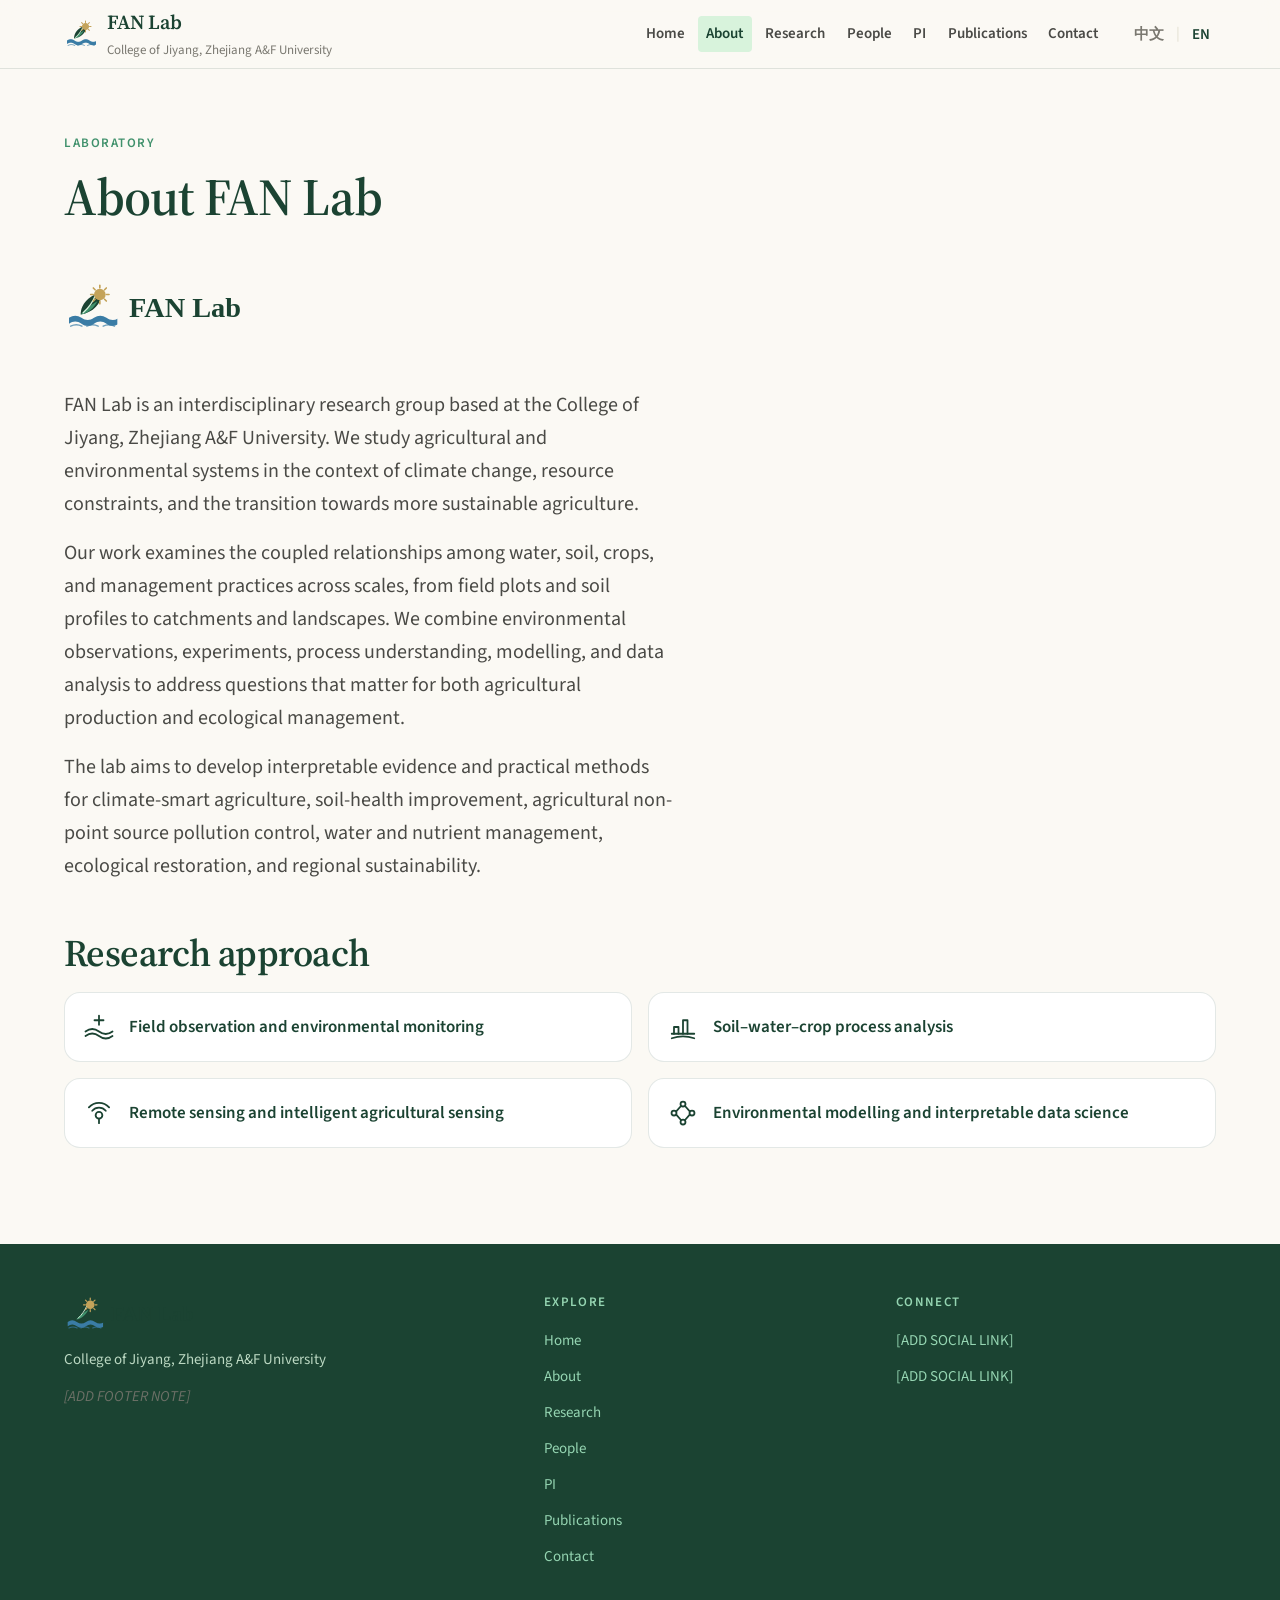
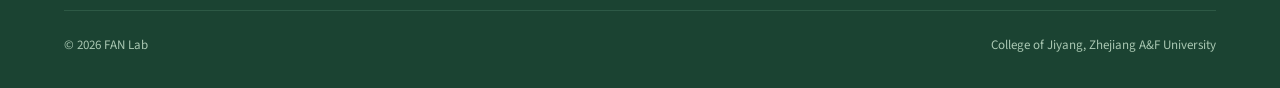
==== about.html @ 01610fb7 "Initial FAN Lab website for GitHub Pages. Bilingual static site (中文 | EN) for FanLab2025.github.io." ====
<!DOCTYPE html>
<html lang="zh-CN">
<head>
  <meta charset="utf-8" />
  <meta name="viewport" content="width=device-width, initial-scale=1" />
  <meta name="description" content="About FAN Lab at the College of Jiyang, Zhejiang A&F University." />
  <title>About FAN Lab</title>
  <script>
    (function () {
      try {
        var l = localStorage.getItem("lab-lang");
        if (l !== "zh" && l !== "en") {
          var n = (navigator.language || "en").toLowerCase();
          l = n.indexOf("zh") === 0 ? "zh" : "en";
        }
        document.documentElement.lang = l === "zh" ? "zh-CN" : "en";
        document.documentElement.setAttribute("data-lang", l);
      } catch (e) {}
    })();
  </script>
  <link rel="icon" href="assets/images/fan-lab-favicon.svg" type="image/svg+xml" />
  <link rel="preconnect" href="https://fonts.googleapis.com" />
  <link rel="preconnect" href="https://fonts.gstatic.com" crossorigin />
  <link href="https://fonts.googleapis.com/css2?family=Source+Sans+3:ital,wght@0,400;0,600;0,700;1,400&family=Source+Serif+4:opsz,wght@8..60,600;8..60,700&display=swap" rel="stylesheet" />
  <link rel="stylesheet" href="css/styles.css" />
</head>
<body>
  <a class="skip-link" href="#main" data-i18n="skipToContent">Skip to content</a>
  <header class="site-header" id="site-header" role="banner"></header>
  <main id="main" class="main">
    <div class="container">
      <header class="page-intro">
        <span class="section__eyebrow" data-i18n="aboutPage.eyebrow">Laboratory</span>
        <h1 id="about-title">About FAN Lab</h1>
      </header>
      <div id="about-root" aria-live="polite">
        <p class="status-msg" data-i18n="aboutPage.loading">Loading…</p>
      </div>
    </div>
  </main>
  <footer class="site-footer" id="site-footer" role="contentinfo"></footer>
  <script src="js/main.js"></script>
  <script src="js/render.js"></script>
  <script>
    (function () {
      var aboutData = null;
      function draw() {
        if (!aboutData) return;
        LabRender.renderAbout(aboutData, document.getElementById("about-root"));
      }
      document.addEventListener("DOMContentLoaded", function () {
        LabSite.loadSite()
          .then(function () {
            return LabSite.fetchJSON(LabSite.DATA_BASE + "about.json");
          })
          .then(function (data) {
            aboutData = data;
            draw();
          })
          .catch(function (err) {
            console.error(err);
            var el = document.getElementById("about-root");
            if (el) {
              el.innerHTML = '<p class="status-msg status-msg--error">' +
                LabSite.escapeHtml(LabSite.t("status.loadFail")) +
                "</p>";
            }
          });
      });
      window.addEventListener("lab-lang-change", draw);
    })();
  </script>
</body>
</html>
---- css/styles.css ----
/* ==========================================================================
   FAN Lab — Academic laboratory stylesheet
   Forest green + cream palette · Source Serif 4 + Source Sans 3
   ========================================================================== */

:root {
  --color-forest: #1B4332;
  --color-forest-mid: #2D6A4F;
  --color-forest-soft: #40916C;
  --color-leaf: #95D5B2;
  --color-leaf-muted: #D8F3DC;
  --color-cream: #FBF9F4;
  --color-cream-deep: #F5F1E8;
  --color-sand: #E8E4D9;
  --color-ink: #1A1A1A;
  --color-ink-muted: #4A4A46;
  --color-ink-faint: #7A7870;
  --color-border: rgba(27, 67, 50, 0.12);
  --color-border-strong: rgba(27, 67, 50, 0.22);
  --color-focus: #2D6A4F;
  --color-white: #FFFFFF;

  --font-serif: "Source Serif 4", "Songti SC", "Noto Serif SC", "Georgia", "Times New Roman", serif;
  --font-sans: "Source Sans 3", "PingFang SC", "Noto Sans SC", "Microsoft YaHei", "Segoe UI", system-ui, -apple-system, sans-serif;

  --fs-xs: clamp(0.75rem, 0.7rem + 0.2vw, 0.8125rem);
  --fs-sm: clamp(0.875rem, 0.82rem + 0.25vw, 0.9375rem);
  --fs-base: clamp(1rem, 0.95rem + 0.25vw, 1.0625rem);
  --fs-md: clamp(1.125rem, 1.05rem + 0.35vw, 1.25rem);
  --fs-lg: clamp(1.375rem, 1.2rem + 0.7vw, 1.75rem);
  --fs-xl: clamp(1.75rem, 1.4rem + 1.2vw, 2.375rem);
  --fs-2xl: clamp(2.25rem, 1.7rem + 2vw, 3.25rem);
  --fs-3xl: clamp(2.75rem, 2rem + 2.8vw, 4rem);

  --space-1: 0.25rem;
  --space-2: 0.5rem;
  --space-3: 0.75rem;
  --space-4: 1rem;
  --space-5: 1.5rem;
  --space-6: 2rem;
  --space-7: 3rem;
  --space-8: 4rem;
  --space-9: 6rem;
  --space-10: 8rem;

  --radius-sm: 4px;
  --radius-md: 8px;
  --radius-lg: 16px;
  --radius-xl: 24px;

  --shadow-sm: 0 1px 2px rgba(27, 67, 50, 0.06);
  --shadow-md: 0 4px 16px rgba(27, 67, 50, 0.08);
  --shadow-lg: 0 12px 40px rgba(27, 67, 50, 0.1);

  --header-h: 4.25rem;
  --max-w: 72rem;
  --max-w-narrow: 42rem;
  --max-w-prose: 38rem;

  --ease: cubic-bezier(0.22, 1, 0.36, 1);
  --duration: 200ms;
}

/* Reset / base ----------------------------------------------------------- */

*,
*::before,
*::after {
  box-sizing: border-box;
}

html {
  scroll-behavior: smooth;
  -webkit-text-size-adjust: 100%;
}

@media (prefers-reduced-motion: reduce) {
  html {
    scroll-behavior: auto;
  }

  *,
  *::before,
  *::after {
    animation-duration: 0.01ms !important;
    animation-iteration-count: 1 !important;
    transition-duration: 0.01ms !important;
  }
}

body {
  margin: 0;
  min-height: 100vh;
  display: flex;
  flex-direction: column;
  font-family: var(--font-sans);
  font-size: var(--fs-base);
  line-height: 1.65;
  color: var(--color-ink);
  background-color: var(--color-cream);
  -webkit-font-smoothing: antialiased;
  -moz-osx-font-smoothing: grayscale;
}

img {
  max-width: 100%;
  height: auto;
  display: block;
}

a {
  color: var(--color-forest-mid);
  text-decoration-thickness: 1px;
  text-underline-offset: 0.18em;
  transition: color var(--duration) var(--ease);
}

a:hover {
  color: var(--color-forest);
}

a:focus-visible,
button:focus-visible,
.nav-toggle:focus-visible {
  outline: 2px solid var(--color-focus);
  outline-offset: 3px;
}

h1, h2, h3, h4 {
  font-family: var(--font-serif);
  font-weight: 600;
  line-height: 1.2;
  color: var(--color-forest);
  margin: 0 0 var(--space-4);
}

h1 { font-size: var(--fs-2xl); letter-spacing: -0.02em; }
h2 { font-size: var(--fs-xl); letter-spacing: -0.015em; }
h3 { font-size: var(--fs-lg); }
h4 { font-size: var(--fs-md); }

p {
  margin: 0 0 var(--space-4);
}

p:last-child {
  margin-bottom: 0;
}

ul, ol {
  margin: 0 0 var(--space-4);
  padding-left: 1.25rem;
}

/* Skip link -------------------------------------------------------------- */

.skip-link {
  position: absolute;
  top: -100%;
  left: var(--space-4);
  z-index: 1000;
  padding: var(--space-3) var(--space-5);
  background: var(--color-forest);
  color: var(--color-cream);
  font-weight: 600;
  text-decoration: none;
  border-radius: var(--radius-sm);
}

.skip-link:focus {
  top: var(--space-4);
}

/* Layout ----------------------------------------------------------------- */

.container {
  width: min(100% - 2rem, var(--max-w));
  margin-inline: auto;
}

.container--narrow {
  width: min(100% - 2rem, var(--max-w-narrow));
}

.main {
  flex: 1;
  padding-block: var(--space-8) var(--space-9);
}

.section {
  margin-bottom: var(--space-9);
}

.section:last-child {
  margin-bottom: 0;
}

.section__header {
  margin-bottom: var(--space-6);
  max-width: var(--max-w-prose);
}

.section__eyebrow {
  display: block;
  font-family: var(--font-sans);
  font-size: var(--fs-xs);
  font-weight: 600;
  letter-spacing: 0.12em;
  text-transform: uppercase;
  color: var(--color-forest-soft);
  margin-bottom: var(--space-3);
}

.section__lede {
  color: var(--color-ink-muted);
  font-size: var(--fs-md);
  margin-top: var(--space-3);
}

/* Header / nav ----------------------------------------------------------- */

.site-header {
  position: sticky;
  top: 0;
  z-index: 100;
  background: rgba(251, 249, 244, 0.92);
  backdrop-filter: blur(12px);
  -webkit-backdrop-filter: blur(12px);
  border-bottom: 1px solid var(--color-border);
}

.site-header__inner {
  display: flex;
  align-items: center;
  justify-content: space-between;
  gap: var(--space-5);
  min-height: var(--header-h);
}

.brand {
  display: flex;
  flex-direction: row;
  align-items: center;
  gap: 0.7rem;
  text-decoration: none;
  color: inherit;
  min-width: 0;
}

.brand__logo {
  height: 2rem; /* ~32px — compact mark for navbar */
  width: 2rem;
  display: block;
  flex-shrink: 0;
  object-fit: contain;
}

.brand__text {
  display: flex;
  flex-direction: column;
  gap: 0.08rem;
  min-width: 0;
}

.brand:hover {
  color: inherit;
}

.brand__lab {
  font-family: var(--font-serif);
  font-size: var(--fs-md);
  font-weight: 600;
  color: var(--color-forest);
  letter-spacing: -0.01em;
  white-space: nowrap;
  overflow: hidden;
  text-overflow: ellipsis;
}

.brand__inst {
  font-size: var(--fs-xs);
  color: var(--color-ink-faint);
  white-space: nowrap;
  overflow: hidden;
  text-overflow: ellipsis;
}

.nav-toggle {
  display: none;
  align-items: center;
  justify-content: center;
  width: 2.75rem;
  height: 2.75rem;
  border: 1px solid var(--color-border-strong);
  border-radius: var(--radius-md);
  background: var(--color-white);
  cursor: pointer;
  color: var(--color-forest);
}

.nav-toggle__icon {
  display: block;
  width: 1.125rem;
  height: 2px;
  background: currentColor;
  position: relative;
  box-shadow: 0 -6px 0 currentColor, 0 6px 0 currentColor;
}

.site-nav ul {
  display: flex;
  align-items: center;
  gap: var(--space-1);
  list-style: none;
  margin: 0;
  padding: 0;
}

.site-nav a {
  display: block;
  padding: 0.35rem 0.55rem;
  font-size: var(--fs-sm);
  font-weight: 600;
  color: var(--color-ink-muted);
  text-decoration: none;
  border-radius: var(--radius-sm);
  transition: background var(--duration) var(--ease), color var(--duration) var(--ease);
}

.site-nav a:hover {
  color: var(--color-forest);
  background: var(--color-leaf-muted);
}

.site-nav a[aria-current="page"] {
  color: var(--color-forest);
  background: var(--color-leaf-muted);
}

@media (max-width: 1120px) {
  .nav-toggle {
    display: inline-flex;
  }

  .site-nav {
    position: absolute;
    top: 100%;
    left: 0;
    right: 0;
    background: var(--color-cream);
    border-bottom: 1px solid var(--color-border);
    padding: var(--space-3) var(--space-4) var(--space-5);
    display: none;
  }

  .site-nav.is-open {
    display: block;
  }

  .site-nav ul {
    flex-direction: column;
    align-items: stretch;
    gap: var(--space-1);
  }

  .site-nav a {
    padding: var(--space-3) var(--space-4);
  }
}

/* Footer ----------------------------------------------------------------- */

.site-footer {
  background: var(--color-forest);
  color: var(--color-leaf-muted);
  padding-block: var(--space-7) var(--space-6);
  margin-top: auto;
}

.site-footer a {
  color: var(--color-leaf);
}

.site-footer a:hover {
  color: var(--color-cream);
}

.footer__grid {
  display: grid;
  grid-template-columns: 1.4fr 1fr 1fr;
  gap: var(--space-6);
  margin-bottom: var(--space-6);
}

.footer__lab {
  font-family: var(--font-serif);
  font-size: var(--fs-md);
  font-weight: 600;
  color: var(--color-cream);
  margin-bottom: var(--space-2);
}

.footer__inst {
  font-size: var(--fs-sm);
  opacity: 0.85;
  margin-bottom: var(--space-3);
}

.footer__heading {
  font-family: var(--font-sans);
  font-size: var(--fs-xs);
  font-weight: 600;
  letter-spacing: 0.1em;
  text-transform: uppercase;
  color: var(--color-leaf);
  margin-bottom: var(--space-3);
}

.footer__list {
  list-style: none;
  margin: 0;
  padding: 0;
}

.footer__list li {
  margin-bottom: var(--space-2);
}

.footer__list a {
  text-decoration: none;
  font-size: var(--fs-sm);
}

.footer__list a:hover {
  text-decoration: underline;
}

.footer__bottom {
  border-top: 1px solid rgba(149, 213, 178, 0.2);
  padding-top: var(--space-5);
  display: flex;
  flex-wrap: wrap;
  justify-content: space-between;
  gap: var(--space-3);
  font-size: var(--fs-xs);
  opacity: 0.75;
}

@media (max-width: 700px) {
  .footer__grid {
    grid-template-columns: 1fr;
    gap: var(--space-5);
  }
}

/* Hero ------------------------------------------------------------------- */

.hero {
  display: grid;
  grid-template-columns: 1.2fr 0.8fr;
  gap: var(--space-7);
  align-items: end;
  padding-bottom: var(--space-8);
  border-bottom: 1px solid var(--color-border);
  margin-bottom: var(--space-8);
}

.hero__eyebrow {
  display: block;
  font-size: var(--fs-xs);
  font-weight: 600;
  letter-spacing: 0.14em;
  text-transform: uppercase;
  color: var(--color-forest-soft);
  margin-bottom: var(--space-4);
}

.hero__title {
  font-size: var(--fs-3xl);
  margin-bottom: var(--space-5);
  max-width: 14ch;
}

.hero__tagline {
  font-size: var(--fs-md);
  color: var(--color-ink-muted);
  max-width: var(--max-w-prose);
  margin-bottom: var(--space-6);
}

.hero__meta {
  display: flex;
  flex-wrap: wrap;
  gap: var(--space-4);
  font-size: var(--fs-sm);
  color: var(--color-ink-faint);
}

.hero__panel {
  background: linear-gradient(160deg, var(--color-forest) 0%, var(--color-forest-mid) 100%);
  color: var(--color-cream);
  border-radius: var(--radius-xl);
  padding: var(--space-6);
  box-shadow: var(--shadow-lg);
  min-height: 16rem;
  display: flex;
  flex-direction: column;
  justify-content: flex-end;
}

.hero__panel-label {
  font-size: var(--fs-xs);
  letter-spacing: 0.12em;
  text-transform: uppercase;
  color: var(--color-leaf);
  margin-bottom: var(--space-3);
}

.hero__panel-title {
  font-family: var(--font-serif);
  font-size: var(--fs-lg);
  color: var(--color-cream);
  margin-bottom: var(--space-3);
}

.hero__panel-text {
  font-size: var(--fs-sm);
  opacity: 0.85;
  margin: 0;
}

@media (max-width: 860px) {
  .hero {
    grid-template-columns: 1fr;
    gap: var(--space-6);
  }

  .hero__title {
    max-width: none;
  }
}

/* Buttons / CTAs --------------------------------------------------------- */

.btn-row {
  display: flex;
  flex-wrap: wrap;
  gap: var(--space-3);
}

.btn {
  display: inline-flex;
  align-items: center;
  justify-content: center;
  gap: var(--space-2);
  padding: 0.7rem 1.25rem;
  font-family: var(--font-sans);
  font-size: var(--fs-sm);
  font-weight: 600;
  text-decoration: none;
  border-radius: var(--radius-md);
  border: 1px solid transparent;
  cursor: pointer;
  transition: background var(--duration) var(--ease), color var(--duration) var(--ease), border-color var(--duration) var(--ease), transform var(--duration) var(--ease);
}

.btn:hover {
  text-decoration: none;
}

.btn--primary {
  background: var(--color-forest);
  color: var(--color-cream);
}

.btn--primary:hover {
  background: var(--color-forest-mid);
  color: var(--color-cream);
}

.btn--ghost {
  background: transparent;
  color: var(--color-forest);
  border-color: var(--color-border-strong);
}

.btn--ghost:hover {
  background: var(--color-leaf-muted);
  color: var(--color-forest);
}

/* Cards ------------------------------------------------------------------ */

.card-grid {
  display: grid;
  grid-template-columns: repeat(auto-fill, minmax(16rem, 1fr));
  gap: var(--space-5);
}

.card {
  background: var(--color-white);
  border: 1px solid var(--color-border);
  border-radius: var(--radius-lg);
  overflow: hidden;
  box-shadow: var(--shadow-sm);
  transition: box-shadow var(--duration) var(--ease), transform var(--duration) var(--ease), border-color var(--duration) var(--ease);
}

.card:hover {
  box-shadow: var(--shadow-md);
  border-color: var(--color-border-strong);
  transform: translateY(-2px);
}

@media (prefers-reduced-motion: reduce) {
  .card:hover {
    transform: none;
  }
}

.card--link {
  text-decoration: none;
  color: inherit;
  display: flex;
  flex-direction: column;
  height: 100%;
}

.card--link:hover {
  color: inherit;
}

.card__media {
  aspect-ratio: 4 / 5;
  background: var(--color-sand);
  position: relative;
  overflow: hidden;
}

.card__media img {
  width: 100%;
  height: 100%;
  object-fit: cover;
  object-position: center top;
}

.portrait-placeholder {
  width: 100%;
  height: 100%;
  display: flex;
  flex-direction: column;
  align-items: center;
  justify-content: center;
  gap: var(--space-3);
  background: linear-gradient(180deg, var(--color-sand) 0%, #ddd8cb 100%);
  color: var(--color-forest);
  font-size: var(--fs-xs);
  font-weight: 600;
  letter-spacing: 0.08em;
  text-transform: uppercase;
  opacity: 0.7;
}

.portrait-placeholder__icon {
  width: 3.5rem;
  height: 3.5rem;
  border-radius: 50%;
  background: rgba(27, 67, 50, 0.12);
}

.card__body {
  padding: var(--space-5);
  display: flex;
  flex-direction: column;
  gap: var(--space-2);
  flex: 1;
}

.card__role {
  font-size: var(--fs-xs);
  font-weight: 600;
  letter-spacing: 0.08em;
  text-transform: uppercase;
  color: var(--color-forest-soft);
}

.card__title {
  font-family: var(--font-serif);
  font-size: var(--fs-md);
  font-weight: 600;
  color: var(--color-forest);
  margin: 0;
}

.card__meta {
  font-size: var(--fs-sm);
  color: var(--color-ink-muted);
}

.card__badge {
  display: inline-block;
  align-self: flex-start;
  margin-top: auto;
  padding: 0.2rem 0.55rem;
  font-size: var(--fs-xs);
  font-weight: 600;
  color: var(--color-ink-faint);
  background: var(--color-cream-deep);
  border-radius: var(--radius-sm);
  border: 1px dashed var(--color-border-strong);
}

/* Theme cards ------------------------------------------------------------ */

.theme-list {
  display: grid;
  gap: var(--space-4);
}

.theme-card {
  display: grid;
  grid-template-columns: auto 1fr;
  gap: var(--space-5);
  padding: var(--space-5) var(--space-6);
  background: var(--color-white);
  border: 1px solid var(--color-border);
  border-radius: var(--radius-lg);
  box-shadow: var(--shadow-sm);
  transition: border-color var(--duration) var(--ease), box-shadow var(--duration) var(--ease);
}

.theme-card:hover {
  border-color: var(--color-border-strong);
  box-shadow: var(--shadow-md);
}

.theme-card__index {
  font-family: var(--font-serif);
  font-size: var(--fs-lg);
  font-weight: 600;
  color: var(--color-leaf);
  line-height: 1;
  min-width: 2.5rem;
}

.theme-card__title {
  margin-bottom: var(--space-2);
}

.theme-card__desc {
  color: var(--color-ink-muted);
  margin: 0;
}

@media (max-width: 560px) {
  .theme-card {
    grid-template-columns: 1fr;
    gap: var(--space-3);
  }
}

/* Publications ----------------------------------------------------------- */

.pub-list {
  list-style: none;
  margin: 0;
  padding: 0;
  display: grid;
  gap: var(--space-4);
}

.pub-item {
  padding: var(--space-5);
  background: var(--color-white);
  border: 1px solid var(--color-border);
  border-radius: var(--radius-lg);
  border-left: 3px solid var(--color-forest-soft);
}

.pub-item--placeholder {
  border-left-style: dashed;
  border-left-color: var(--color-sand);
  background: var(--color-cream-deep);
}

.pub-item__title {
  font-family: var(--font-serif);
  font-size: var(--fs-md);
  font-weight: 600;
  color: var(--color-forest);
  margin: 0 0 var(--space-2);
}

.pub-item__meta {
  font-size: var(--fs-sm);
  color: var(--color-ink-muted);
  margin: 0;
}

.pub-item__badge {
  display: inline-block;
  margin-top: var(--space-3);
  font-size: var(--fs-xs);
  font-weight: 600;
  color: var(--color-ink-faint);
  letter-spacing: 0.04em;
}

/* Member profile page ---------------------------------------------------- */

.member-layout {
  display: grid;
  grid-template-columns: minmax(14rem, 18rem) 1fr;
  gap: var(--space-7);
  align-items: start;
}

.member-sidebar {
  position: sticky;
  top: calc(var(--header-h) + var(--space-5));
}

.member-portrait {
  aspect-ratio: 4 / 5;
  border-radius: var(--radius-lg);
  overflow: hidden;
  background: var(--color-sand);
  border: 1px solid var(--color-border);
  margin-bottom: var(--space-5);
  box-shadow: var(--shadow-md);
}

.member-portrait img {
  width: 100%;
  height: 100%;
  object-fit: cover;
  object-position: center top;
}

.member-contact {
  background: var(--color-white);
  border: 1px solid var(--color-border);
  border-radius: var(--radius-lg);
  padding: var(--space-5);
}

.member-contact dt {
  font-size: var(--fs-xs);
  font-weight: 600;
  letter-spacing: 0.08em;
  text-transform: uppercase;
  color: var(--color-forest-soft);
  margin-top: var(--space-3);
}

.member-contact dt:first-child {
  margin-top: 0;
}

.member-contact dd {
  margin: var(--space-1) 0 0;
  font-size: var(--fs-sm);
  color: var(--color-ink-muted);
  word-break: break-word;
}

.member-header {
  margin-bottom: var(--space-6);
  padding-bottom: var(--space-5);
  border-bottom: 1px solid var(--color-border);
}

.member-header__role {
  font-size: var(--fs-xs);
  font-weight: 600;
  letter-spacing: 0.12em;
  text-transform: uppercase;
  color: var(--color-forest-soft);
  margin-bottom: var(--space-2);
}

.member-header__title {
  font-size: var(--fs-sm);
  color: var(--color-ink-muted);
  margin: 0 0 var(--space-2);
}

.member-header__affil {
  font-size: var(--fs-sm);
  color: var(--color-ink-faint);
  margin: 0;
}

.member-section {
  margin-bottom: var(--space-7);
}

.member-section h2 {
  font-size: var(--fs-lg);
  margin-bottom: var(--space-4);
  padding-bottom: var(--space-2);
  border-bottom: 1px solid var(--color-border);
}

.interest-list {
  display: flex;
  flex-wrap: wrap;
  gap: var(--space-2);
  list-style: none;
  margin: 0;
  padding: 0;
}

.interest-chip {
  display: inline-block;
  padding: 0.4rem 0.85rem;
  font-size: var(--fs-sm);
  color: var(--color-forest);
  background: var(--color-leaf-muted);
  border-radius: 999px;
  text-decoration: none;
}

.interest-chip:hover {
  background: var(--color-leaf);
  color: var(--color-forest);
}

.bio-text {
  max-width: var(--max-w-prose);
  color: var(--color-ink-muted);
}

.placeholder-text {
  color: var(--color-ink-faint);
  font-style: italic;
}

@media (max-width: 800px) {
  .member-layout {
    grid-template-columns: 1fr;
  }

  .member-sidebar {
    position: static;
    display: grid;
    grid-template-columns: minmax(10rem, 14rem) 1fr;
    gap: var(--space-5);
    align-items: start;
  }

  .member-portrait {
    margin-bottom: 0;
  }
}

@media (max-width: 560px) {
  .member-sidebar {
    grid-template-columns: 1fr;
  }
}

/* Contact page ----------------------------------------------------------- */

.contact-grid {
  display: grid;
  grid-template-columns: 1fr 1fr;
  gap: var(--space-5);
}

.contact-card {
  background: var(--color-white);
  border: 1px solid var(--color-border);
  border-radius: var(--radius-lg);
  padding: var(--space-6);
  box-shadow: var(--shadow-sm);
}

.contact-card h2 {
  font-size: var(--fs-md);
  margin-bottom: var(--space-4);
}

.contact-dl dt {
  font-size: var(--fs-xs);
  font-weight: 600;
  letter-spacing: 0.08em;
  text-transform: uppercase;
  color: var(--color-forest-soft);
  margin-top: var(--space-4);
}

.contact-dl dt:first-child {
  margin-top: 0;
}

.contact-dl dd {
  margin: var(--space-1) 0 0;
  color: var(--color-ink-muted);
}

@media (max-width: 640px) {
  .contact-grid {
    grid-template-columns: 1fr;
  }
}

/* Page intro ------------------------------------------------------------- */

.page-intro {
  margin-bottom: var(--space-7);
  max-width: var(--max-w-prose);
}

.page-intro h1 {
  margin-bottom: var(--space-3);
}

.page-intro p {
  color: var(--color-ink-muted);
  font-size: var(--fs-md);
}

/* Empty / loading states ------------------------------------------------- */

.status-msg {
  padding: var(--space-6);
  text-align: center;
  color: var(--color-ink-faint);
  background: var(--color-cream-deep);
  border: 1px dashed var(--color-border-strong);
  border-radius: var(--radius-lg);
  font-size: var(--fs-sm);
}

.status-msg--error {
  color: #7c2d12;
  background: #fff7ed;
  border-color: #fed7aa;
}

.home-highlights {
  display: grid;
  grid-template-columns: repeat(3, 1fr);
  gap: var(--space-5);
}

.highlight-card {
  padding: var(--space-5);
  background: var(--color-white);
  border: 1px solid var(--color-border);
  border-radius: var(--radius-lg);
  box-shadow: var(--shadow-sm);
}

.highlight-card h3 {
  font-size: var(--fs-md);
  margin-bottom: var(--space-2);
}

.highlight-card p {
  font-size: var(--fs-sm);
  color: var(--color-ink-muted);
  margin: 0;
}

@media (max-width: 720px) {
  .home-highlights {
    grid-template-columns: 1fr;
  }
}

.pi-spotlight {
  display: grid;
  grid-template-columns: 10rem 1fr;
  gap: var(--space-5);
  align-items: center;
  padding: var(--space-5);
  background: var(--color-white);
  border: 1px solid var(--color-border);
  border-radius: var(--radius-lg);
  text-decoration: none;
  color: inherit;
  box-shadow: var(--shadow-sm);
  transition: box-shadow var(--duration) var(--ease), border-color var(--duration) var(--ease);
}

.pi-spotlight:hover {
  color: inherit;
  box-shadow: var(--shadow-md);
  border-color: var(--color-border-strong);
}

.pi-spotlight__media {
  aspect-ratio: 4 / 5;
  border-radius: var(--radius-md);
  overflow: hidden;
  background: var(--color-sand);
}

.pi-spotlight__media img,
.pi-spotlight__media .portrait-placeholder {
  width: 100%;
  height: 100%;
}

@media (max-width: 560px) {
  .pi-spotlight {
    grid-template-columns: 1fr;
  }
}

/* Utility ---------------------------------------------------------------- */

.sr-only {
  position: absolute;
  width: 1px;
  height: 1px;
  padding: 0;
  margin: -1px;
  overflow: hidden;
  clip: rect(0, 0, 0, 0);
  white-space: nowrap;
  border: 0;
}

.text-muted {
  color: var(--color-ink-muted);
}

.mt-0 { margin-top: 0; }
.mb-0 { margin-bottom: 0; }

/* Language toggle -------------------------------------------------------- */

.lang-toggle {
  display: flex;
  align-items: center;
  gap: 0.35rem;
  margin-left: var(--space-2);
  font-size: var(--fs-sm);
  font-weight: 600;
  flex-shrink: 0;
}

.lang-toggle__btn {
  margin: 0;
  padding: 0.2rem 0.4rem;
  border: 0;
  background: transparent;
  color: var(--color-ink-faint);
  font-family: inherit;
  font-size: inherit;
  font-weight: 600;
  cursor: pointer;
  border-radius: var(--radius-sm);
}

.lang-toggle__btn:hover {
  color: var(--color-forest);
}

.lang-toggle__btn.is-active {
  color: var(--color-forest);
}

.lang-toggle__sep {
  color: var(--color-sand);
  user-select: none;
}

.site-nav {
  display: flex;
  align-items: center;
  gap: var(--space-3);
}

@media (max-width: 1120px) {
  .site-nav {
    display: none;
    flex-direction: column;
    align-items: stretch;
  }

  .site-nav.is-open {
    display: flex;
  }

  .lang-toggle {
    margin: var(--space-3) var(--space-4) var(--space-2);
  }
}

/* People groups ---------------------------------------------------------- */

.people-group {
  margin-bottom: var(--space-8);
}

.people-group:last-child {
  margin-bottom: 0;
}

.people-group__title {
  font-size: var(--fs-lg);
  margin-bottom: var(--space-5);
  padding-bottom: var(--space-3);
  border-bottom: 1px solid var(--color-border);
}

.card-grid--pi {
  grid-template-columns: minmax(18rem, 32rem);
}

.card--featured {
  display: grid;
  grid-template-columns: 10.5rem 1fr;
  align-items: stretch;
}

.card--featured.card--link,
.card--featured.card {
  flex-direction: row;
  height: auto;
}

.card--featured .card__media {
  aspect-ratio: auto;
  min-height: 14rem;
}

.card--static {
  color: inherit;
}

.card--placeholder {
  border-style: dashed;
}

.card__name-alt {
  font-size: var(--fs-sm);
  color: var(--color-ink-faint);
  margin: 0;
}

.card__chips {
  display: flex;
  flex-wrap: wrap;
  gap: 0.35rem;
  list-style: none;
  margin: var(--space-2) 0 0;
  padding: 0;
}

.card__chips li {
  display: inline-block;
  padding: 0.18rem 0.55rem;
  font-size: var(--fs-xs);
  color: var(--color-forest);
  background: var(--color-leaf-muted);
  border-radius: 999px;
}

.portrait-monogram {
  width: 100%;
  height: 100%;
  display: flex;
  align-items: center;
  justify-content: center;
  background: linear-gradient(160deg, var(--color-forest) 0%, var(--color-forest-mid) 100%);
  color: var(--color-cream);
  font-family: var(--font-serif);
  font-size: clamp(1.75rem, 4vw, 2.5rem);
  font-weight: 600;
  letter-spacing: 0.06em;
}

.pi-spotlight__media img,
.pi-spotlight__media .portrait-monogram,
.pi-spotlight__media .portrait-placeholder {
  width: 100%;
  height: 100%;
  object-fit: cover;
  object-position: center top;
}

.edu-list {
  margin: 0;
  padding-left: 1.15rem;
  color: var(--color-ink-muted);
  max-width: var(--max-w-prose);
}

.edu-list li {
  margin-bottom: var(--space-2);
}

.edu-list li:last-child {
  margin-bottom: 0;
}

.interest-chip {
  cursor: default;
}

@media (max-width: 640px) {
  .card--featured {
    grid-template-columns: 1fr;
  }

  .card--featured .card__media {
    aspect-ratio: 4 / 5;
    min-height: 0;
  }
}

/* Brand / logo marks ----------------------------------------------------- */

.logo-mark {
  display: block;
  width: auto;
  height: auto;
  max-width: 100%;
}

.logo-mark--about {
  height: 3.75rem;
  width: auto;
  max-width: min(18rem, 100%);
  margin: 0 0 1.75rem;
  object-fit: contain;
}

.about-logo-wrap {
  display: flex;
  justify-content: flex-start;
  margin-bottom: var(--space-5);
}

.logo-mark--pi {
  height: 3.25rem;
  width: auto;
  max-width: min(16rem, 100%);
  margin-bottom: var(--space-4);
  object-fit: contain;
}

.footer__brand-lockup {
  display: block;
  height: 2.75rem;
  width: auto;
  max-width: 12rem;
  margin-bottom: var(--space-3);
  object-fit: contain;
}

.highlight-card--link {
  text-decoration: none;
  color: inherit;
  display: flex;
  flex-direction: column;
  gap: var(--space-2);
  height: 100%;
}

.highlight-card--link:hover {
  color: inherit;
  border-color: var(--color-border-strong);
  box-shadow: var(--shadow-md);
}

.highlight-card--link h3 {
  margin-bottom: 0;
}

.theme-icon {
  display: inline-flex;
  align-items: center;
  justify-content: center;
  width: 2.25rem;
  height: 2.25rem;
  color: var(--color-forest);
  flex-shrink: 0;
}

.theme-icon svg {
  width: 100%;
  height: 100%;
}

.theme-icon--sm {
  width: 1.85rem;
  height: 1.85rem;
  color: var(--color-forest-mid);
}

.theme-card__mark {
  display: flex;
  flex-direction: column;
  align-items: flex-start;
  gap: var(--space-3);
}

.home-more {
  margin-top: var(--space-3);
  font-size: var(--fs-sm);
  font-weight: 600;
  color: var(--color-forest-mid);
}

.about-prose {
  max-width: var(--max-w-prose);
  color: var(--color-ink-muted);
  font-size: var(--fs-md);
}

.approach-section {
  margin-top: var(--space-7);
}

.approach-list {
  list-style: none;
  margin: 0;
  padding: 0;
  display: grid;
  grid-template-columns: repeat(2, 1fr);
  gap: var(--space-4);
}

.approach-item {
  display: flex;
  align-items: center;
  gap: var(--space-3);
  padding: var(--space-4);
  background: var(--color-white);
  border: 1px solid var(--color-border);
  border-radius: var(--radius-lg);
  color: var(--color-forest);
  font-weight: 600;
}

.pi-hero {
  display: grid;
  grid-template-columns: minmax(13rem, 16rem) 1fr;
  gap: var(--space-7);
  align-items: start;
  margin-bottom: var(--space-8);
  padding-bottom: var(--space-7);
  border-bottom: 1px solid var(--color-border);
}

.pi-email {
  margin-top: var(--space-4);
  font-size: var(--fs-sm);
}

.pi-email span {
  display: block;
  font-size: var(--fs-xs);
  font-weight: 600;
  letter-spacing: 0.08em;
  text-transform: uppercase;
  color: var(--color-forest-soft);
  margin-bottom: 0.2rem;
}

.pi-bullets {
  margin: 0;
  padding-left: 1.15rem;
  color: var(--color-ink-muted);
  max-width: var(--max-w-prose);
}

.pi-bullets li {
  margin-bottom: var(--space-2);
}

.bio-text--wide {
  max-width: 46rem;
}

.philosophy-text {
  font-size: var(--fs-md);
}

.join-card {
  padding: var(--space-6);
  background: var(--color-white);
  border: 1px dashed var(--color-border-strong);
  border-radius: var(--radius-lg);
  max-width: var(--max-w-prose);
}

.join-card p {
  color: var(--color-ink-muted);
  margin: 0;
}

.home-highlights {
  grid-template-columns: repeat(auto-fill, minmax(16.5rem, 1fr));
}

@media (max-width: 800px) {
  .pi-hero {
    grid-template-columns: 1fr;
  }

  .approach-list {
    grid-template-columns: 1fr;
  }

  .logo-mark--about {
    height: 5.25rem;
  }
}
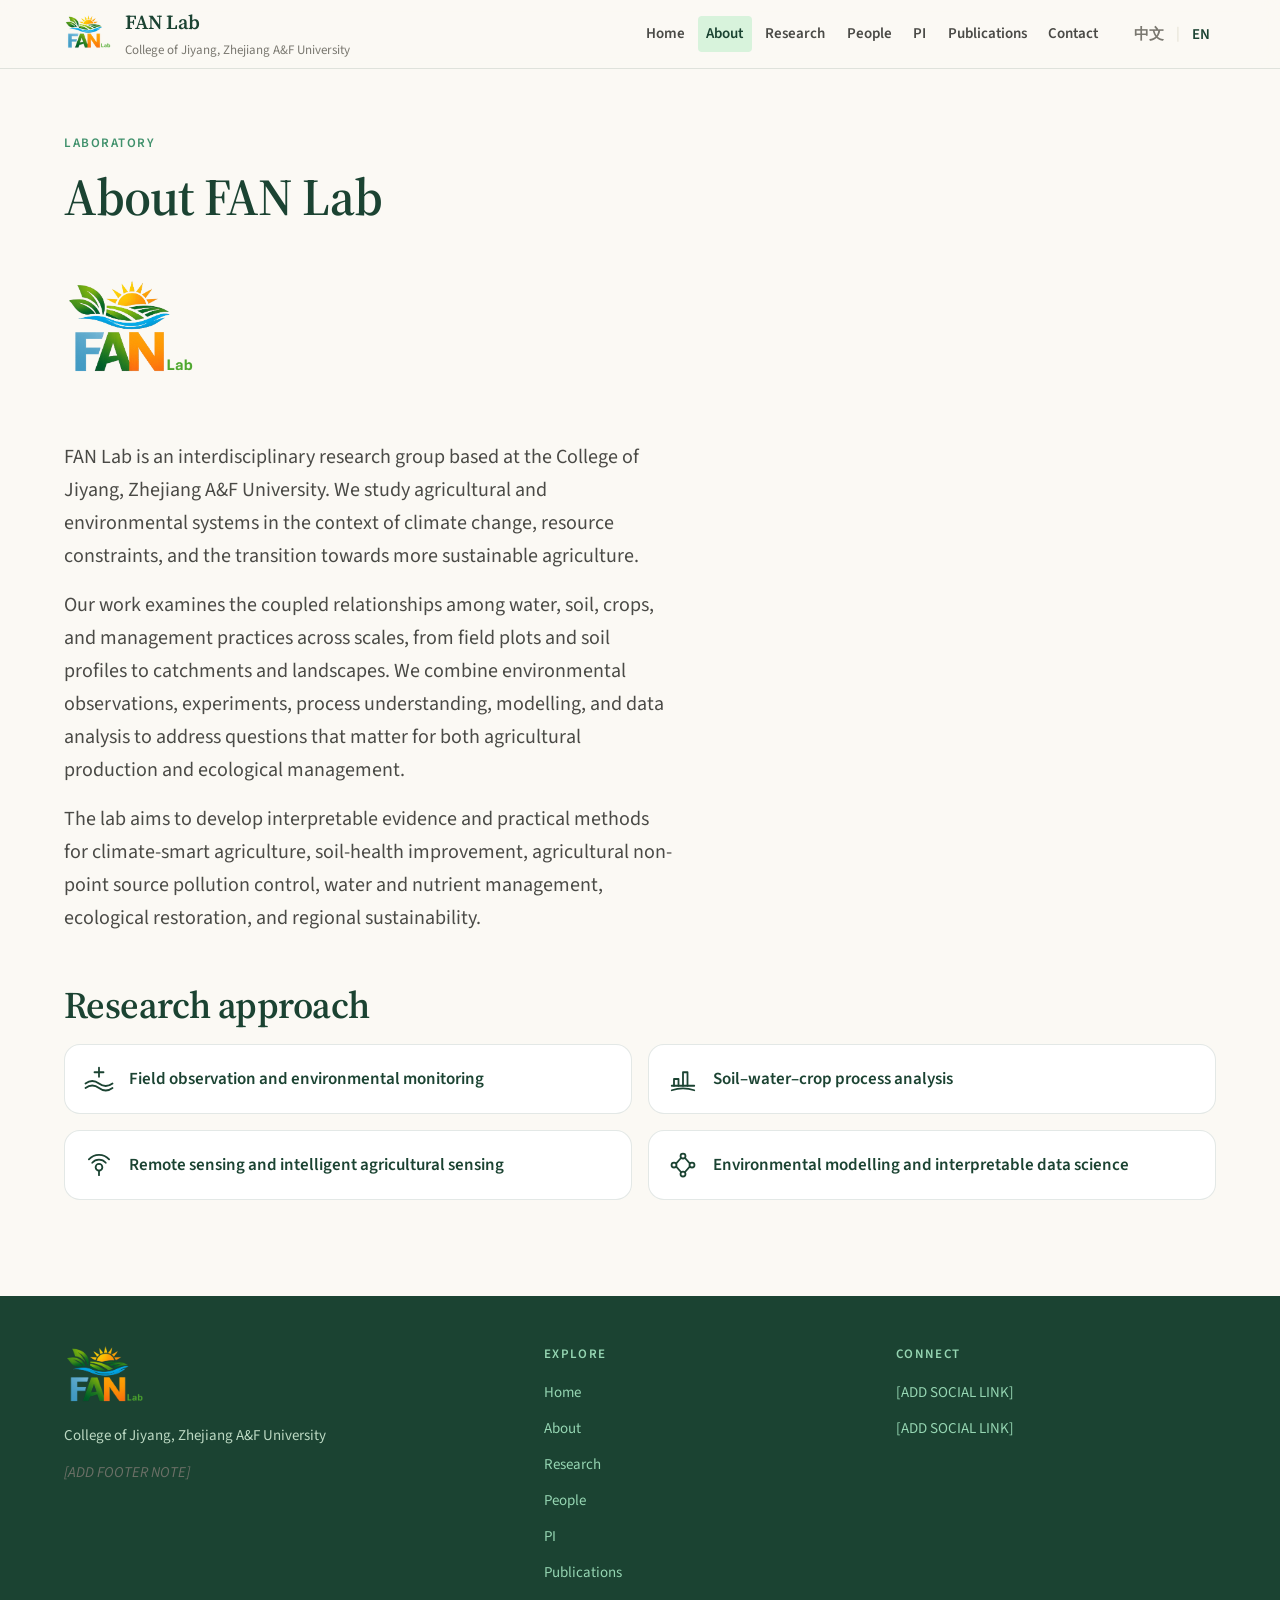
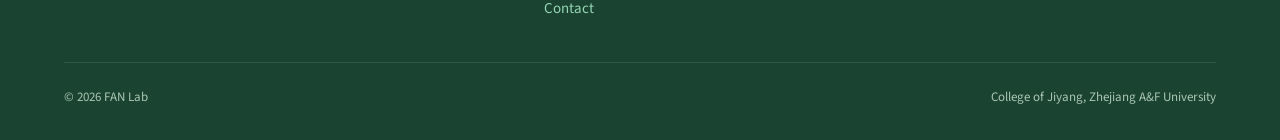
==== commit 50dbaa40: "Restore official FAN Lab logo and Professor title for Yuchuan Fan. Use the laboratory logo across he" ====
--- a/about.html
+++ b/about.html
@@ -18,7 +18,7 @@
       } catch (e) {}
     })();
   </script>
-  <link rel="icon" href="assets/images/fan-lab-favicon.svg" type="image/svg+xml" />
+  <link rel="icon" href="assets/images/fan-lab-favicon.png" type="image/png" />
   <link rel="preconnect" href="https://fonts.googleapis.com" />
   <link rel="preconnect" href="https://fonts.gstatic.com" crossorigin />
   <link href="https://fonts.googleapis.com/css2?family=Source+Sans+3:ital,wght@0,400;0,600;0,700;1,400&family=Source+Serif+4:opsz,wght@8..60,600;8..60,700&display=swap" rel="stylesheet" />
--- a/css/styles.css
+++ b/css/styles.css
@@ -248,8 +248,9 @@
 }
 
 .brand__logo {
-  height: 2rem; /* ~32px — compact mark for navbar */
-  width: 2rem;
+  height: 2.5rem;
+  width: auto;
+  max-width: 7.5rem;
   display: block;
   flex-shrink: 0;
   object-fit: contain;
@@ -1324,9 +1325,9 @@
 }
 
 .logo-mark--about {
-  height: 3.75rem;
+  height: 7rem;
   width: auto;
-  max-width: min(18rem, 100%);
+  max-width: min(16rem, 100%);
   margin: 0 0 1.75rem;
   object-fit: contain;
 }
@@ -1338,18 +1339,18 @@
 }
 
 .logo-mark--pi {
-  height: 3.25rem;
+  height: 5.5rem;
   width: auto;
-  max-width: min(16rem, 100%);
+  max-width: min(14rem, 100%);
   margin-bottom: var(--space-4);
   object-fit: contain;
 }
 
 .footer__brand-lockup {
   display: block;
-  height: 2.75rem;
+  height: 4.25rem;
   width: auto;
-  max-width: 12rem;
+  max-width: 11rem;
   margin-bottom: var(--space-3);
   object-fit: contain;
 }
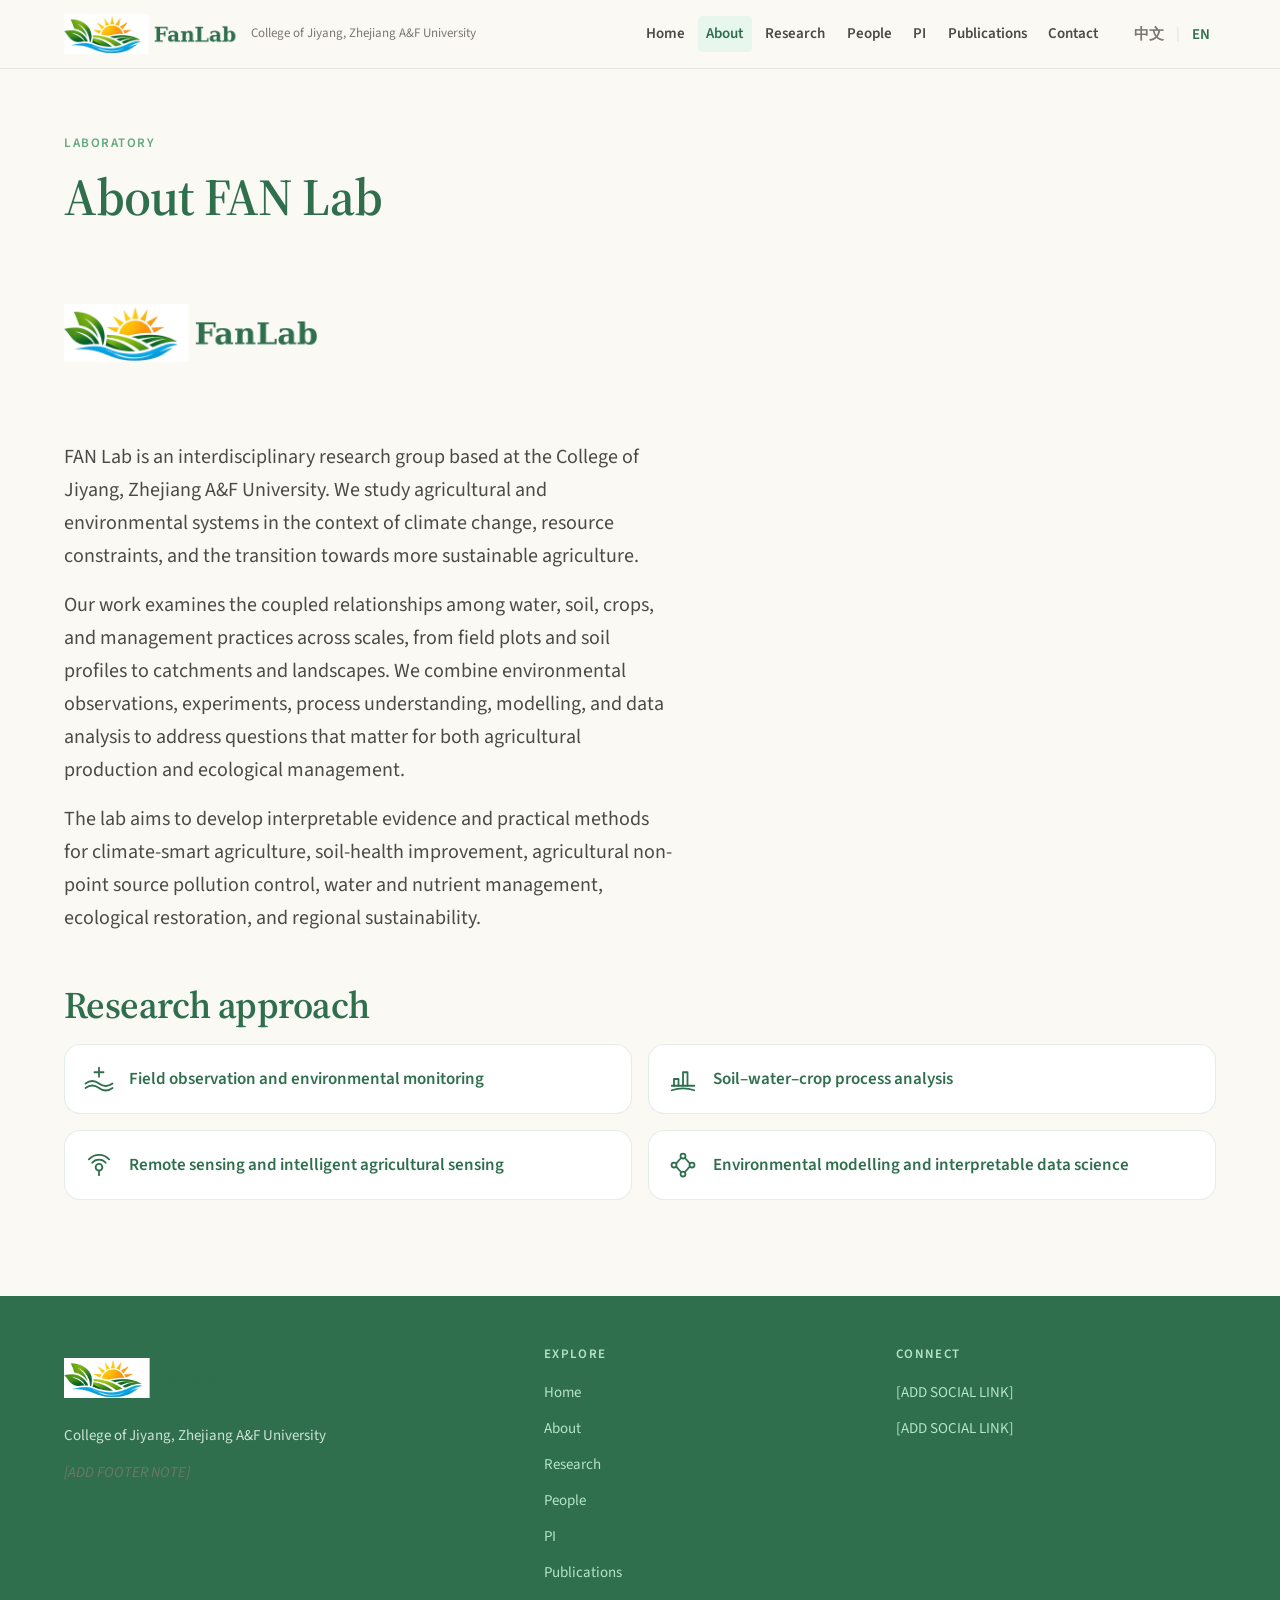
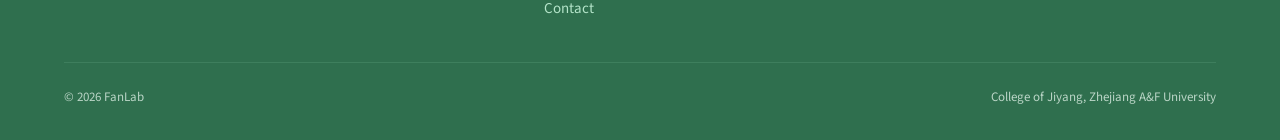
==== commit cbd58617: "Cache-bust logo assets with FanLab lockup v2 filenames. Rename emblem/lockup/nav/favicon so browsers" ====
--- a/about.html
+++ b/about.html
@@ -18,7 +18,7 @@
       } catch (e) {}
     })();
   </script>
-  <link rel="icon" href="assets/images/fan-lab-favicon.png" type="image/png" />
+  <link rel="icon" href="assets/images/fanlab-favicon-v2.png" type="image/png" />
   <link rel="preconnect" href="https://fonts.googleapis.com" />
   <link rel="preconnect" href="https://fonts.gstatic.com" crossorigin />
   <link href="https://fonts.googleapis.com/css2?family=Source+Sans+3:ital,wght@0,400;0,600;0,700;1,400&family=Source+Serif+4:opsz,wght@8..60,600;8..60,700&display=swap" rel="stylesheet" />
--- a/css/styles.css
+++ b/css/styles.css
@@ -4,20 +4,20 @@
    ========================================================================== */
 
 :root {
-  --color-forest: #1B4332;
-  --color-forest-mid: #2D6A4F;
-  --color-forest-soft: #40916C;
-  --color-leaf: #95D5B2;
-  --color-leaf-muted: #D8F3DC;
+  --color-forest: #2F6F4E;
+  --color-forest-mid: #4C956A;
+  --color-forest-soft: #62A87C;
+  --color-leaf: #B4E4C9;
+  --color-leaf-muted: #E8F7EE;
   --color-cream: #FBF9F4;
   --color-cream-deep: #F5F1E8;
   --color-sand: #E8E4D9;
   --color-ink: #1A1A1A;
   --color-ink-muted: #4A4A46;
   --color-ink-faint: #7A7870;
-  --color-border: rgba(27, 67, 50, 0.12);
-  --color-border-strong: rgba(27, 67, 50, 0.22);
-  --color-focus: #2D6A4F;
+  --color-border: rgba(47, 111, 78, 0.12);
+  --color-border-strong: rgba(47, 111, 78, 0.22);
+  --color-focus: #4C956A;
   --color-white: #FFFFFF;
 
   --font-serif: "Source Serif 4", "Songti SC", "Noto Serif SC", "Georgia", "Times New Roman", serif;
@@ -48,9 +48,9 @@
   --radius-lg: 16px;
   --radius-xl: 24px;
 
-  --shadow-sm: 0 1px 2px rgba(27, 67, 50, 0.06);
-  --shadow-md: 0 4px 16px rgba(27, 67, 50, 0.08);
-  --shadow-lg: 0 12px 40px rgba(27, 67, 50, 0.1);
+  --shadow-sm: 0 1px 2px rgba(47, 111, 78, 0.06);
+  --shadow-md: 0 4px 16px rgba(47, 111, 78, 0.08);
+  --shadow-lg: 0 12px 40px rgba(47, 111, 78, 0.10);
 
   --header-h: 4.25rem;
   --max-w: 72rem;
@@ -248,9 +248,9 @@
 }
 
 .brand__logo {
-  height: 2.5rem;
+  height: 2.75rem;
   width: auto;
-  max-width: 7.5rem;
+  max-width: 11rem;
   display: block;
   flex-shrink: 0;
   object-fit: contain;
@@ -666,7 +666,7 @@
   width: 3.5rem;
   height: 3.5rem;
   border-radius: 50%;
-  background: rgba(27, 67, 50, 0.12);
+  background: rgba(47, 111, 78, 0.12);
 }
 
 .card__body {
